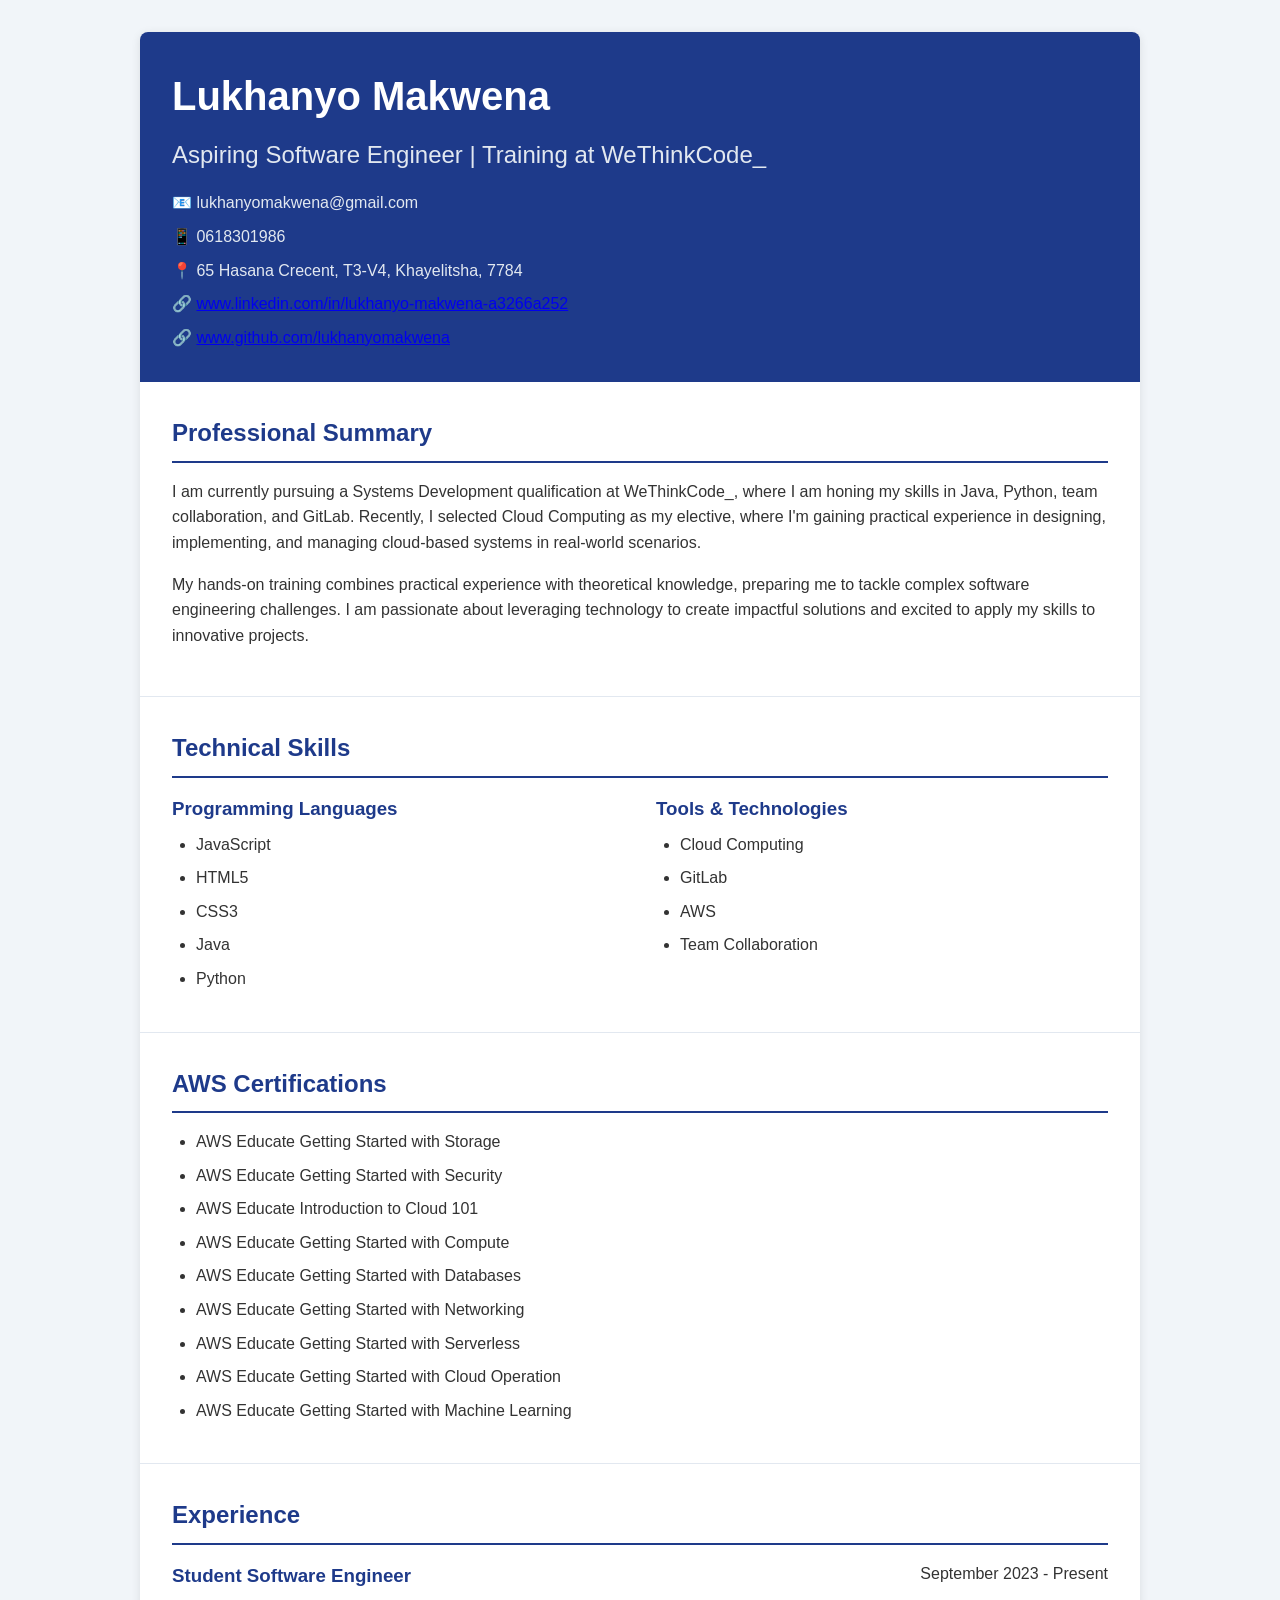
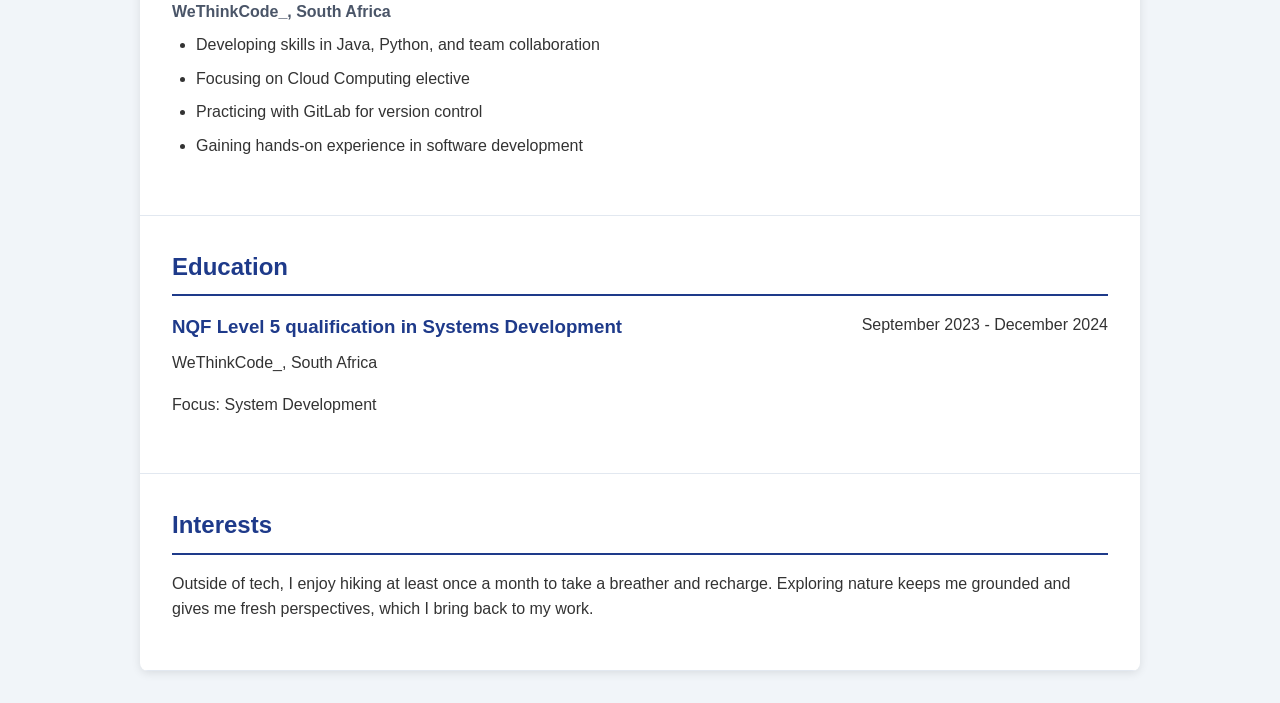
==== index.html @ 944cbfb4 "added the Readme again and renamed the html file from resume.html to index.html" ====
<!DOCTYPE html>
<html lang="en">
<head>
    <meta charset="UTF-8">
    <meta name="viewport" content="width=device-width, initial-scale=1.0">
    <title>Lukhanyo Makwena - Resume</title>
    <link rel="icon" href="images/lukhanyo_favicon.png">
    <link rel="stylesheet" href="css/style.css">
</head>
<body>
<div class="container">
    <!-- Header Section -->
    <header class="header">
        <h1>Lukhanyo Makwena</h1>
        <p class="title">Aspiring Software Engineer | Training at WeThinkCode_</p>
        <div class="contact-info">
            <p>📧 lukhanyomakwena@gmail.com</p>
            <p>📱 0618301986</p>
            <p>📍 65 Hasana Crecent, T3-V4, Khayelitsha, 7784</p>
            <p>🔗 <a href="https://www.linkedin.com/in/lukhanyo-makwena-a3266a252">www.linkedin.com/in/lukhanyo-makwena-a3266a252</a></p>
            <p>🔗 <a href="https://www.github.com/lukhanyomakwena">www.github.com/lukhanyomakwena</a></p>
        </div>
    </header>

    <!-- Professional Summary -->
    <section class="section">
        <h2>Professional Summary</h2>
        <p>
            I am currently pursuing a Systems Development qualification at WeThinkCode_, where I am honing my skills
            in Java, Python, team collaboration, and GitLab. Recently, I selected Cloud Computing as my elective,
            where I'm gaining practical experience in designing, implementing, and managing cloud-based systems in
            real-world scenarios.
        </p>
        <p>
            My hands-on training combines practical experience with theoretical knowledge, preparing me to tackle
            complex software engineering challenges. I am passionate about leveraging technology to create impactful
            solutions and excited to apply my skills to innovative projects.
        </p>
    </section>

    <!-- Technical Skills -->
    <section class="section">
        <h2>Technical Skills</h2>
        <div class="skills-grid">
            <div>
                <h3>Programming Languages</h3>
                <ul>
                    <li>JavaScript</li>
                    <li>HTML5</li>
                    <li>CSS3</li>
                    <li>Java</li>
                    <li>Python</li>
                </ul>
            </div>
            <div>
                <h3>Tools & Technologies</h3>
                <ul>
                    <li>Cloud Computing</li>
                    <li>GitLab</li>
                    <li>AWS</li>
                    <li>Team Collaboration</li>
                </ul>
            </div>
        </div>
    </section>

    <!-- Certifications -->
    <section class="section">
        <h2>AWS Certifications</h2>
        <ul class="certification-list">
            <li>AWS Educate Getting Started with Storage</li>
            <li>AWS Educate Getting Started with Security</li>
            <li>AWS Educate Introduction to Cloud 101</li>
            <li>AWS Educate Getting Started with Compute</li>
            <li>AWS Educate Getting Started with Databases</li>
            <li>AWS Educate Getting Started with Networking</li>
            <li>AWS Educate Getting Started with Serverless</li>
            <li>AWS Educate Getting Started with Cloud Operation</li>
            <li>AWS Educate Getting Started with Machine Learning</li>
        </ul>
    </section>

    <!-- Experience -->
    <section class="section">
        <h2>Experience</h2>
        <div class="experience-item">
            <div class="experience-header">
                <h3>Student Software Engineer</h3>
                <span>September 2023 - Present</span>
            </div>
            <h4>WeThinkCode_, South Africa</h4>
            <ul>
                <li>Developing skills in Java, Python, and team collaboration</li>
                <li>Focusing on Cloud Computing elective</li>
                <li>Practicing with GitLab for version control</li>
                <li>Gaining hands-on experience in software development</li>
            </ul>
        </div>
    </section>

    <!-- Education -->
    <section class="section">
        <h2>Education</h2>
        <div class="education-item">
            <div class="education-header">
                <h3>NQF Level 5 qualification in Systems Development</h3>
                <span>September 2023 - December 2024</span>
            </div>
            <p>WeThinkCode_, South Africa</p>
            <p>Focus: System Development</p>
        </div>
    </section>

    <!-- Interests -->
    <section class="section">
        <h2>Interests</h2>
        <p>
            Outside of tech, I enjoy hiking at least once a month to take a breather and recharge.
            Exploring nature keeps me grounded and gives me fresh perspectives, which I bring back to my work.
        </p>
    </section>
</div>
</body>
</html>
---- css/style.css ----
/* Reset and base styles */
* {
    margin: 0;
    padding: 0;
    box-sizing: border-box;
}

body {
    font-family: Arial, sans-serif;
    line-height: 1.6;
    background-color: #f1f5f9;
    color: #333;
    padding: 2rem;
}

.container {
    max-width: 1000px;
    margin: 0 auto;
    background-color: white;
    box-shadow: 0 2px 10px rgba(0, 0, 0, 0.1);
    border-radius: 8px;
    overflow: hidden;
}

/* Header styles */
.header {
    background-color: #1e3a8a;  /* Darker blue to match professional tone */
    color: white;
    padding: 2rem;
}

.header h1 {
    font-size: 2.5rem;
    margin-bottom: 0.5rem;
}

.header .title {
    font-size: 1.5rem;
    margin-bottom: 1rem;
    color: #e2e8f0;
}

.contact-info {
    display: grid;
    gap: 0.5rem;
    color: #e2e8f0;
}

/* Section styles */
.section {
    padding: 2rem;
    border-bottom: 1px solid #e2e8f0;
}

.section h2 {
    font-size: 1.5rem;
    color: #1e3a8a;
    margin-bottom: 1rem;
    padding-bottom: 0.5rem;
    border-bottom: 2px solid #1e3a8a;
}

.section p {
    margin-bottom: 1rem;
}

/* Skills grid */
.skills-grid {
    display: grid;
    grid-template-columns: repeat(auto-fit, minmax(250px, 1fr));
    gap: 2rem;
}

.skills-grid h3 {
    color: #1e3a8a;
    margin-bottom: 0.5rem;
}

.skills-grid ul, .certification-list {
    list-style-type: disc;
    padding-left: 1.5rem;
}

.skills-grid li, .certification-list li {
    margin-bottom: 0.5rem;
}

/* Experience styles */
.experience-header, .education-header {
    display: flex;
    justify-content: space-between;
    align-items: flex-start;
    margin-bottom: 0.5rem;
}

.experience-item, .education-item {
    margin-bottom: 1.5rem;
}

.experience-item h3, .education-item h3 {
    color: #1e3a8a;
}

.experience-item h4 {
    color: #4a5568;
    margin-bottom: 0.5rem;
}

.experience-item ul {
    list-style-type: disc;
    padding-left: 1.5rem;
}

.experience-item li {
    margin-bottom: 0.5rem;
}

/* Responsive design */
@media (max-width: 768px) {
    body {
        padding: 1rem;
    }

    .header {
        padding: 1.5rem;
    }

    .section {
        padding: 1.5rem;
    }

    .skills-grid {
        grid-template-columns: 1fr;
    }

    .experience-header, .education-header {
        flex-direction: column;
    }

    .header h1 {
        font-size: 2rem;
    }

    .header .title {
        font-size: 1.2rem;
    }
}

/* Print styles */
@media print {
    body {
        padding: 0;
        background-color: white;
    }

    .container {
        box-shadow: none;
    }

    .header {
        background-color: #1e3a8a !important;
        -webkit-print-color-adjust: exact;
        print-color-adjust: exact;
    }
}
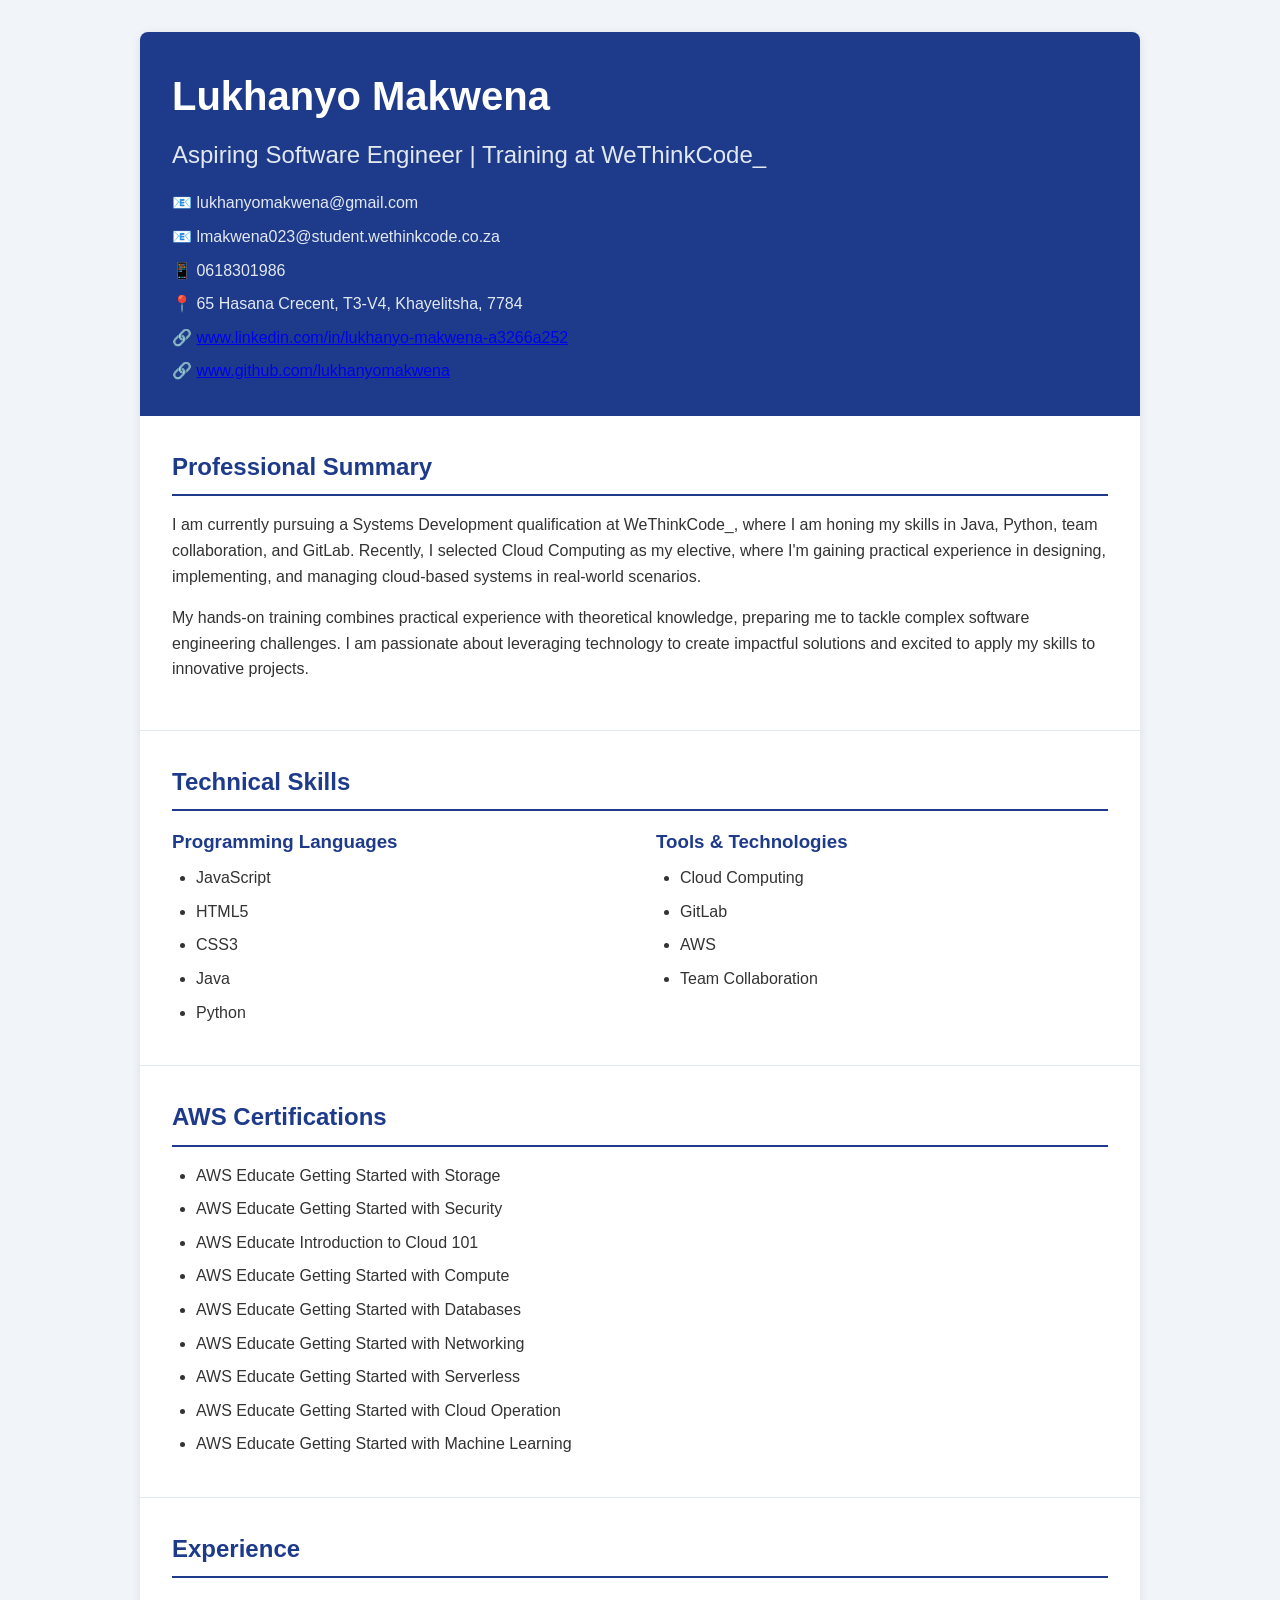
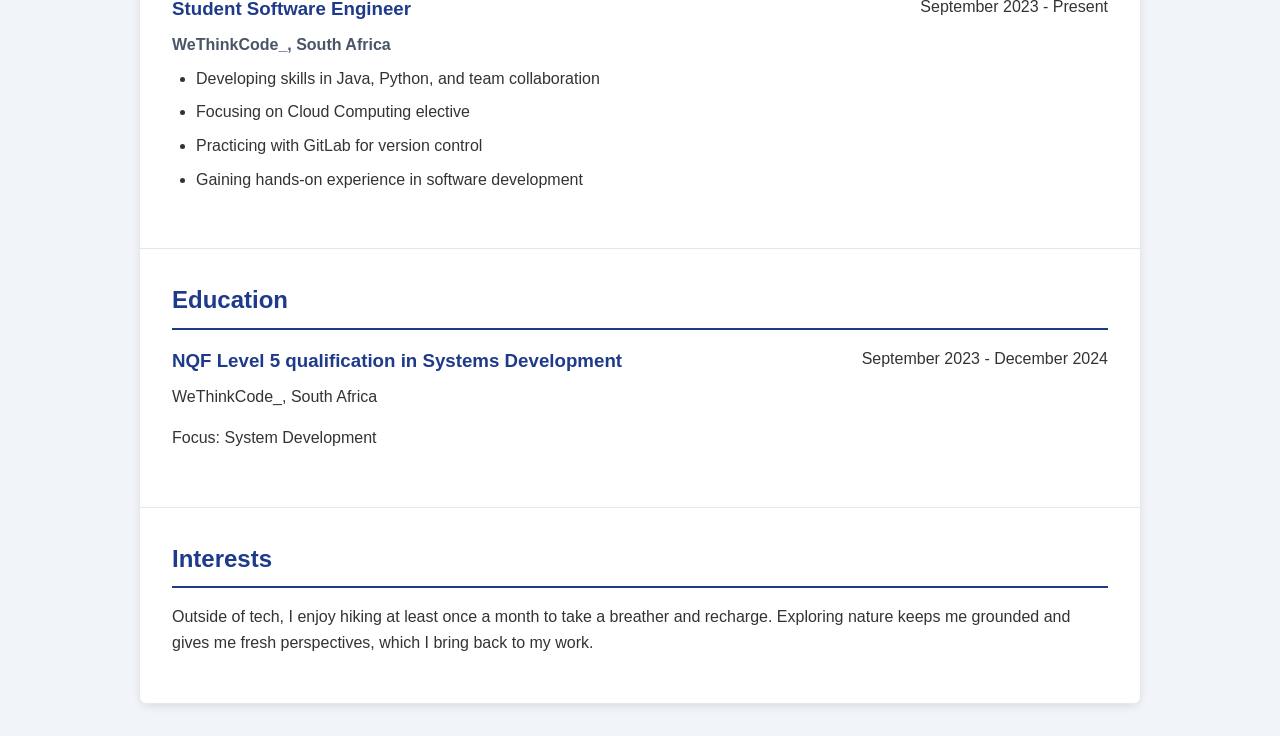
==== commit 89594e7a: "added my school email to the resume" ====
--- a/index.html
+++ b/index.html
@@ -15,10 +15,11 @@
         <p class="title">Aspiring Software Engineer | Training at WeThinkCode_</p>
         <div class="contact-info">
             <p>📧 lukhanyomakwena@gmail.com</p>
+            <p>📧 lmakwena023@student.wethinkcode.co.za</p>
             <p>📱 0618301986</p>
             <p>📍 65 Hasana Crecent, T3-V4, Khayelitsha, 7784</p>
-            <p>🔗 <a href="https://www.linkedin.com/in/lukhanyo-makwena-a3266a252">www.linkedin.com/in/lukhanyo-makwena-a3266a252</a></p>
-            <p>🔗 <a href="https://www.github.com/lukhanyomakwena">www.github.com/lukhanyomakwena</a></p>
+            <p>🔗 <a href="https://www.linkedin.com/in/lukhanyo-makwena-a3266a252" target="_blank">www.linkedin.com/in/lukhanyo-makwena-a3266a252</a></p>
+            <p>🔗 <a href="https://www.github.com/lukhanyomakwena" target="_blank">www.github.com/lukhanyomakwena</a></p>
         </div>
     </header>
 
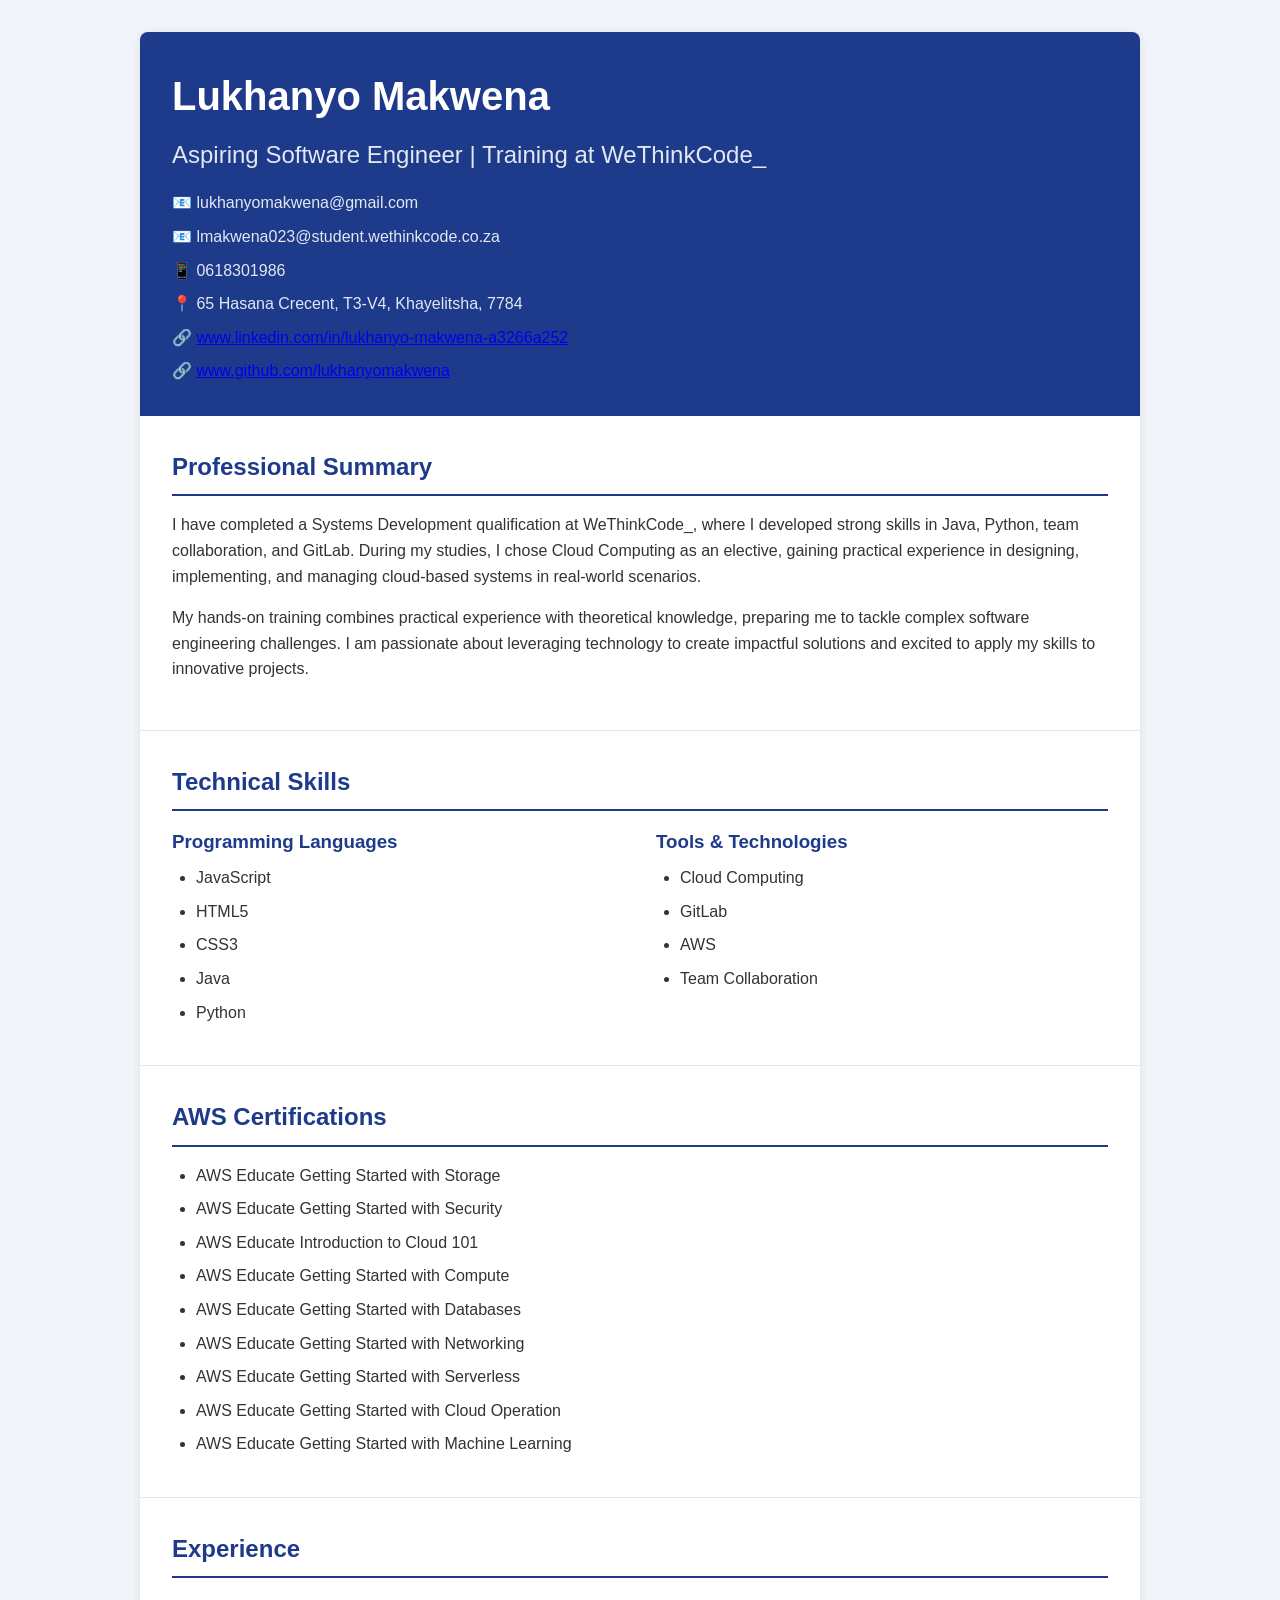
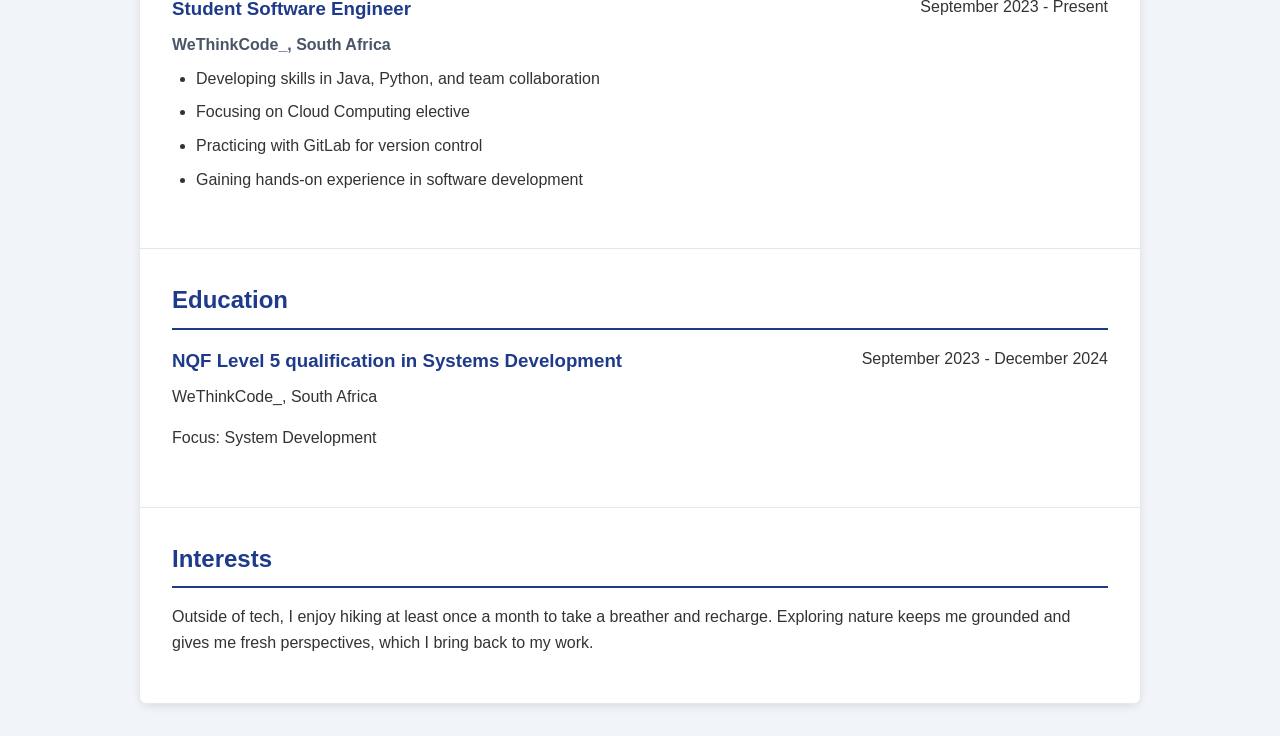
==== commit 9c577949: "Update index.html changed the Professional Summary" ====
--- a/index.html
+++ b/index.html
@@ -27,10 +27,9 @@
     <section class="section">
         <h2>Professional Summary</h2>
         <p>
-            I am currently pursuing a Systems Development qualification at WeThinkCode_, where I am honing my skills
-            in Java, Python, team collaboration, and GitLab. Recently, I selected Cloud Computing as my elective,
-            where I'm gaining practical experience in designing, implementing, and managing cloud-based systems in
-            real-world scenarios.
+            I have completed a Systems Development qualification at WeThinkCode_, where I developed strong skills in Java,
+            Python, team collaboration, and GitLab. During my studies, I chose Cloud Computing as an elective, gaining
+            practical experience in designing, implementing, and managing cloud-based systems in real-world scenarios.
         </p>
         <p>
             My hands-on training combines practical experience with theoretical knowledge, preparing me to tackle
@@ -122,4 +121,4 @@
     </section>
 </div>
 </body>
-</html>+</html>
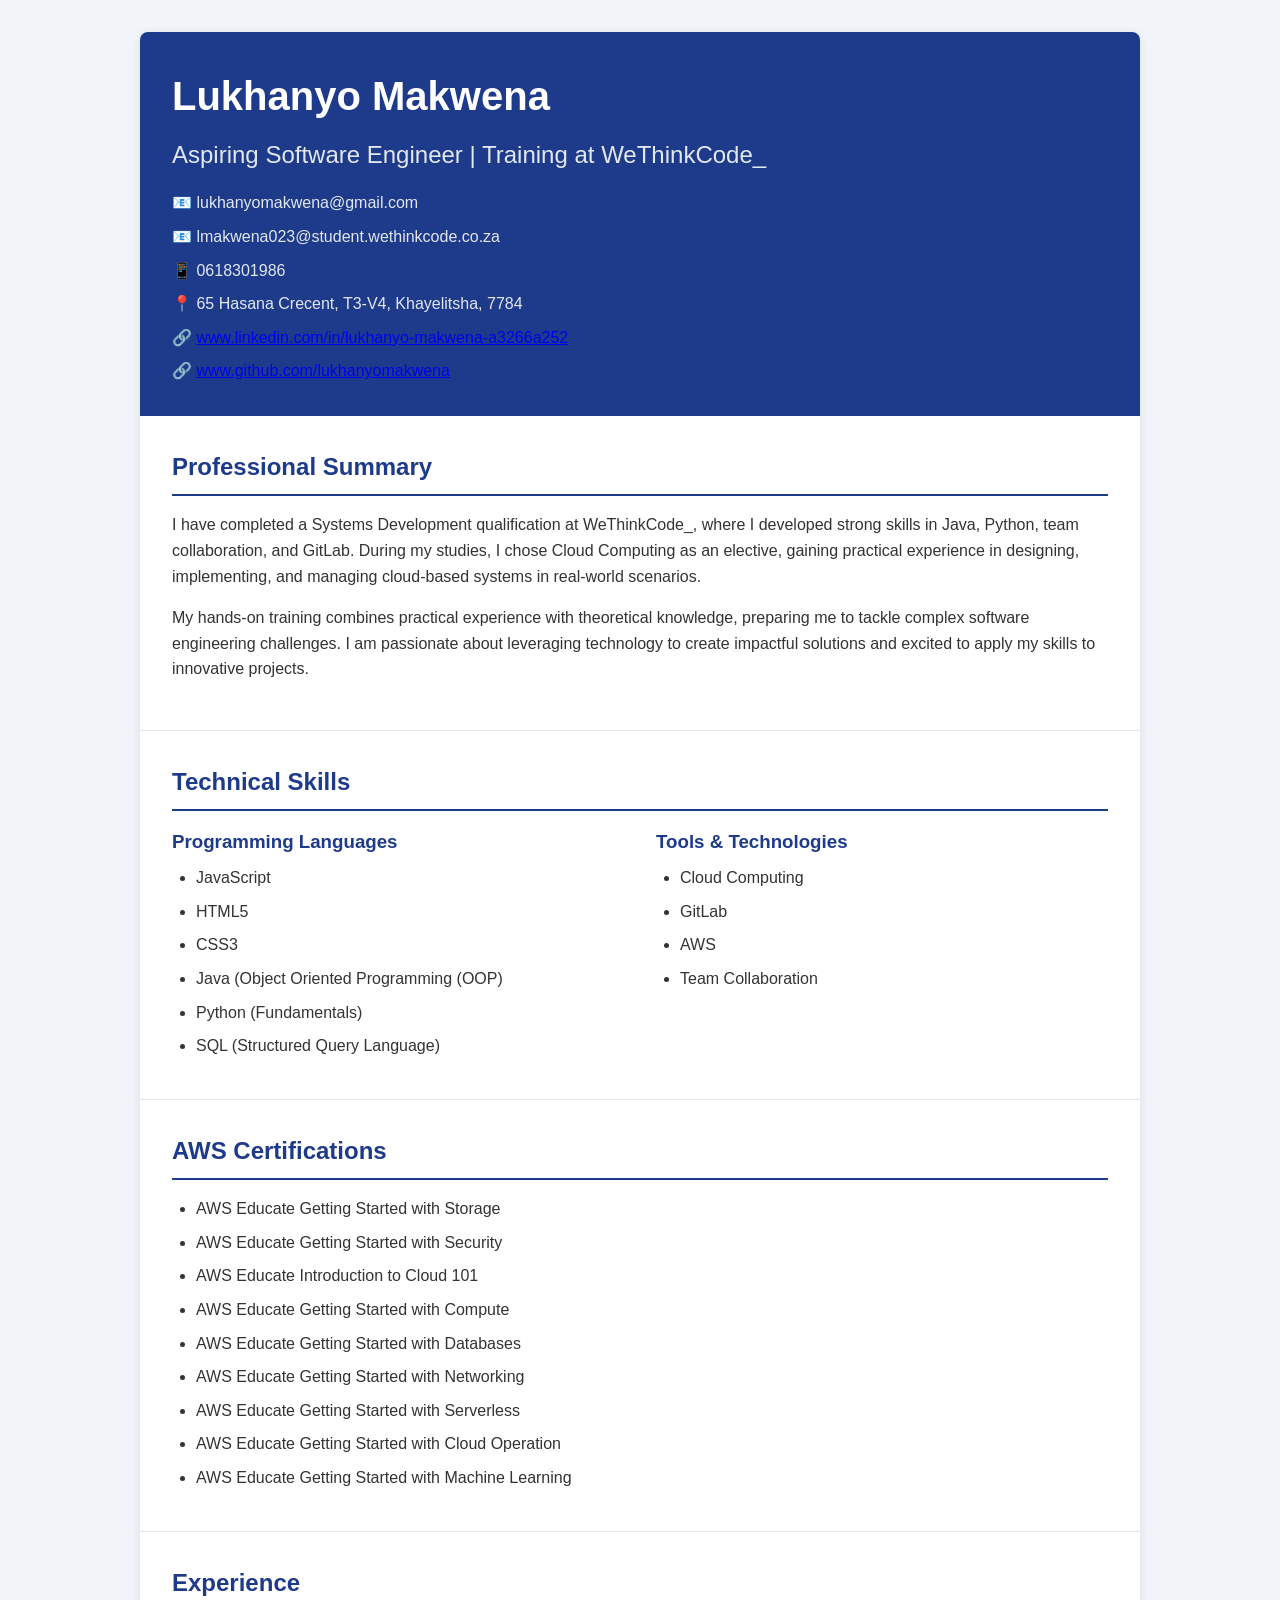
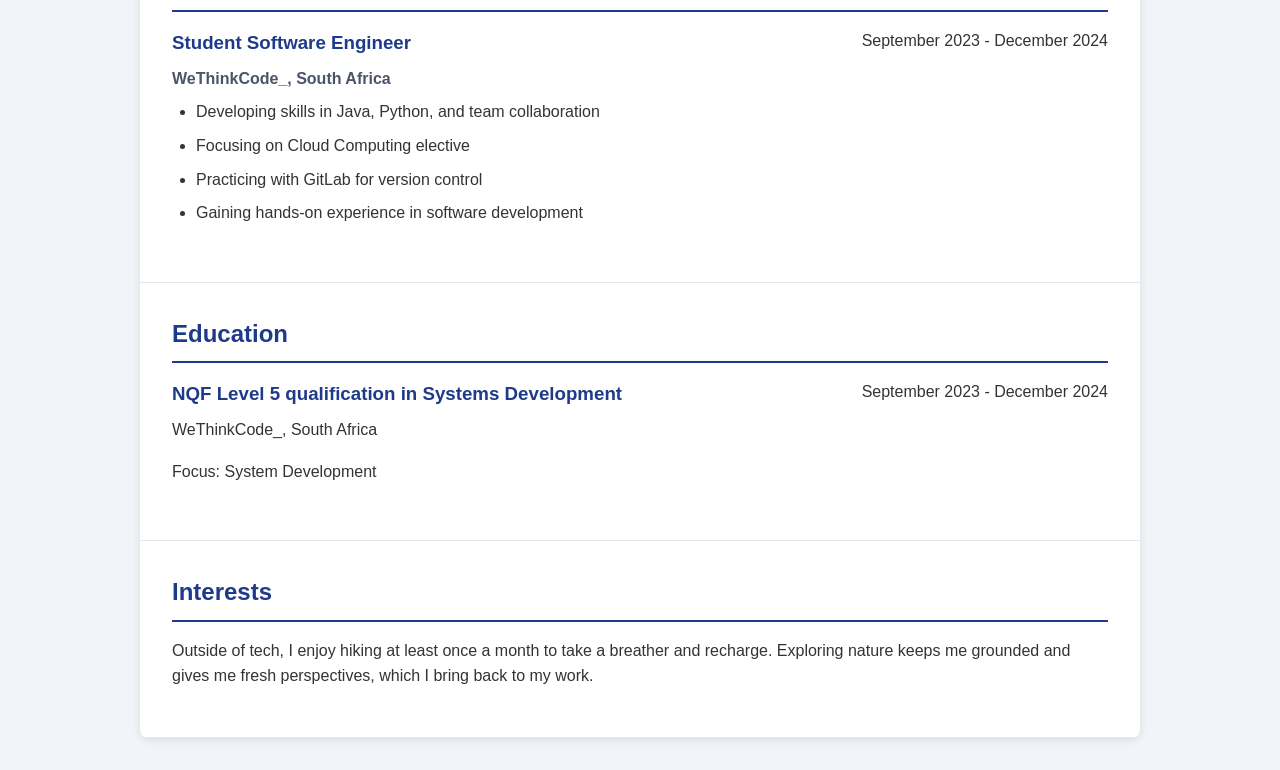
==== commit 7228fd47: "Update index.html" ====
--- a/index.html
+++ b/index.html
@@ -48,8 +48,9 @@
                     <li>JavaScript</li>
                     <li>HTML5</li>
                     <li>CSS3</li>
-                    <li>Java</li>
-                    <li>Python</li>
+                    <li>Java (Object Oriented Programming (OOP)</li>
+                    <li>Python (Fundamentals)</li>
+                    <li>SQL (Structured Query Language)</li>
                 </ul>
             </div>
             <div>
@@ -86,7 +87,7 @@
         <div class="experience-item">
             <div class="experience-header">
                 <h3>Student Software Engineer</h3>
-                <span>September 2023 - Present</span>
+                <span>September 2023 - December 2024</span>
             </div>
             <h4>WeThinkCode_, South Africa</h4>
             <ul>
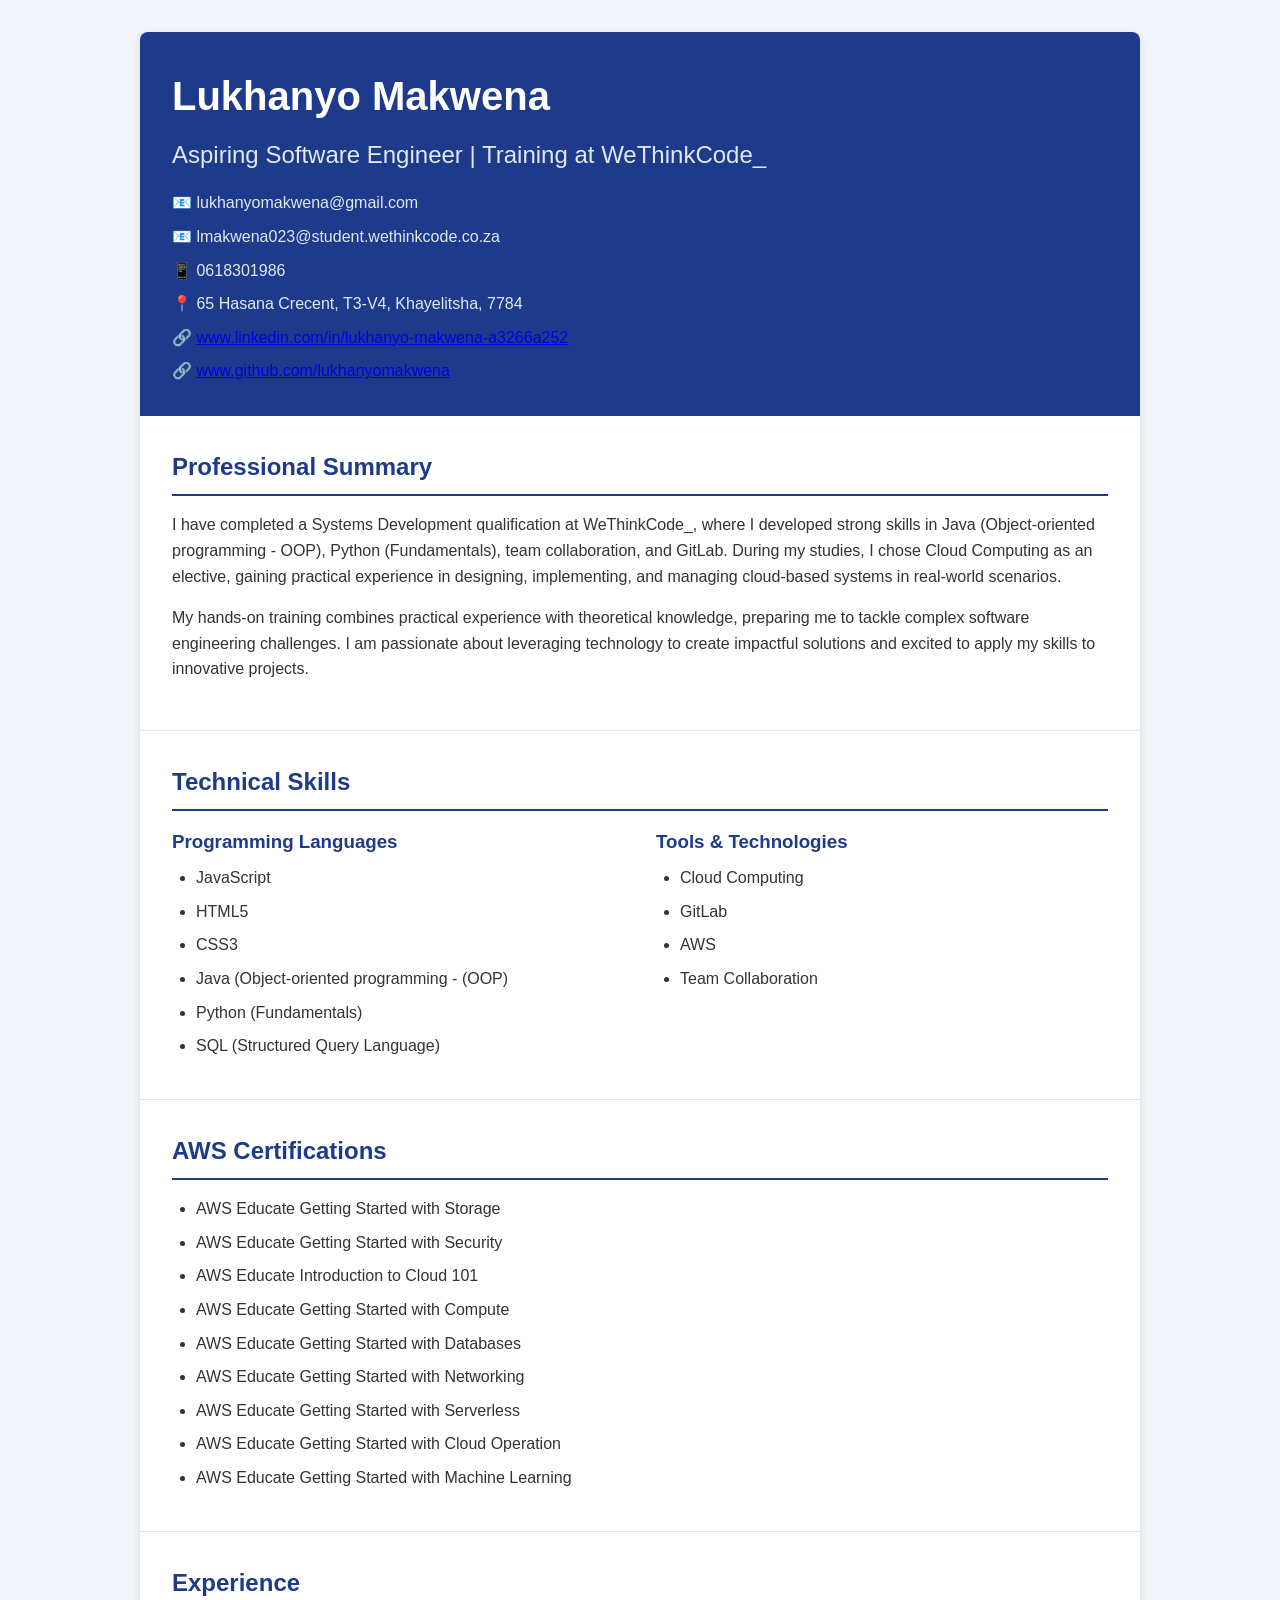
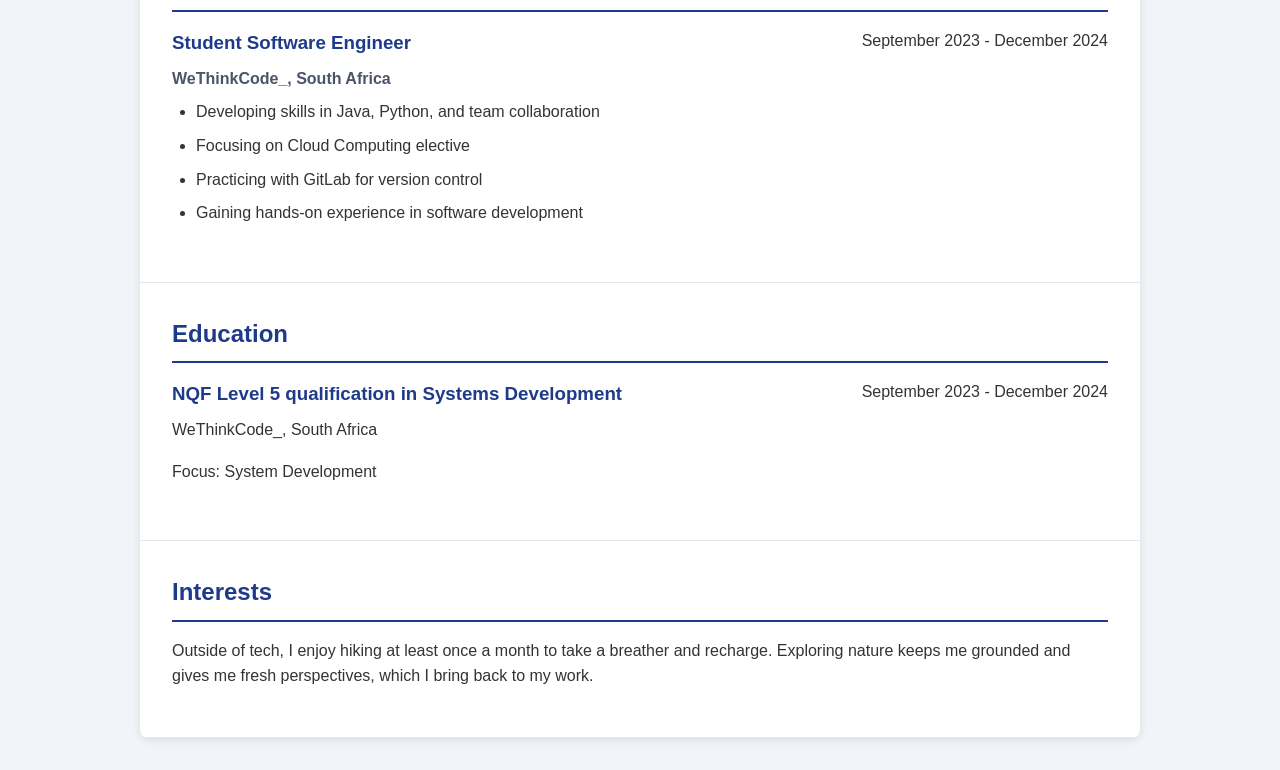
==== commit deb29539: "Update index.html Editted some test on the index file" ====
--- a/index.html
+++ b/index.html
@@ -27,9 +27,10 @@
     <section class="section">
         <h2>Professional Summary</h2>
         <p>
-            I have completed a Systems Development qualification at WeThinkCode_, where I developed strong skills in Java,
-            Python, team collaboration, and GitLab. During my studies, I chose Cloud Computing as an elective, gaining
-            practical experience in designing, implementing, and managing cloud-based systems in real-world scenarios.
+            I have completed a Systems Development qualification at WeThinkCode_, where I developed strong skills in 
+            Java (Object-oriented programming - OOP), Python (Fundamentals), team collaboration, and GitLab. During my studies, 
+            I chose Cloud Computing as an elective, gaining practical experience in designing, implementing, and managing 
+            cloud-based systems in real-world scenarios.
         </p>
         <p>
             My hands-on training combines practical experience with theoretical knowledge, preparing me to tackle
@@ -48,7 +49,7 @@
                     <li>JavaScript</li>
                     <li>HTML5</li>
                     <li>CSS3</li>
-                    <li>Java (Object Oriented Programming (OOP)</li>
+                    <li>Java (Object-oriented programming - (OOP)</li>
                     <li>Python (Fundamentals)</li>
                     <li>SQL (Structured Query Language)</li>
                 </ul>
